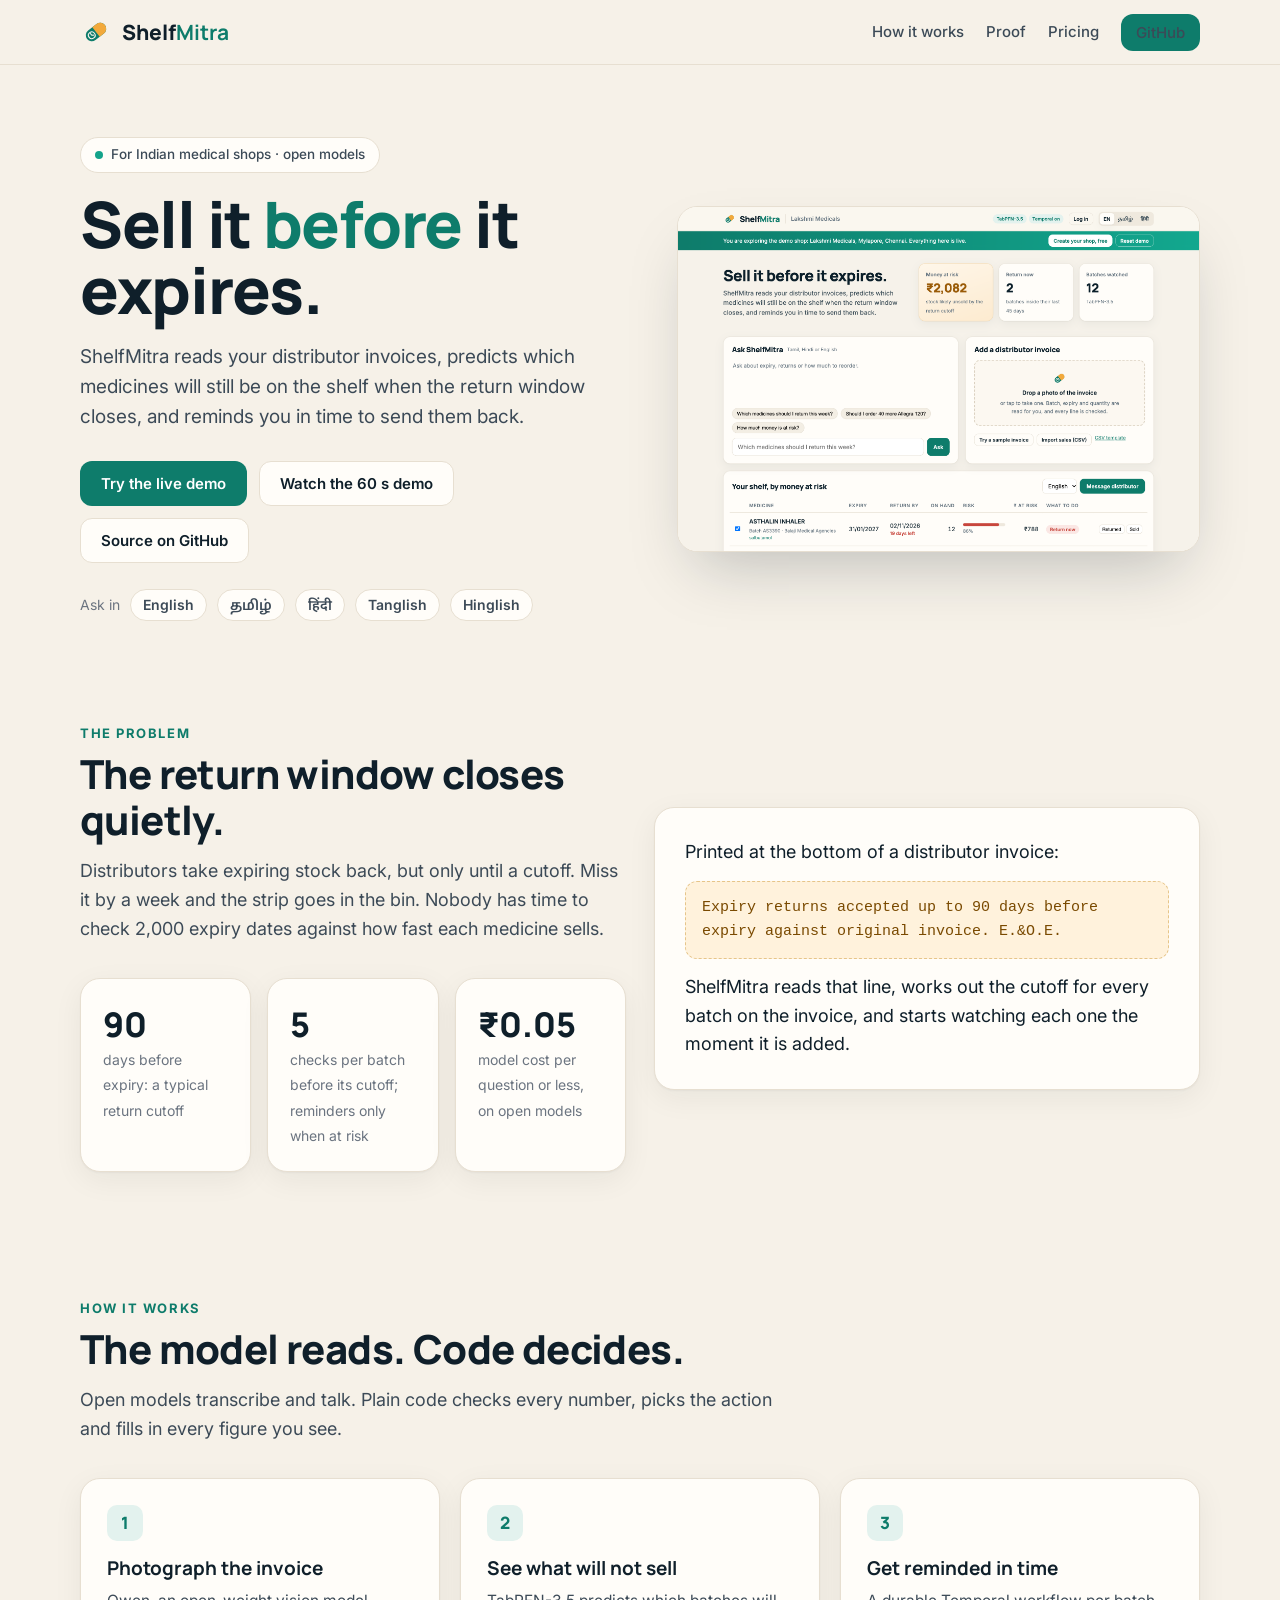
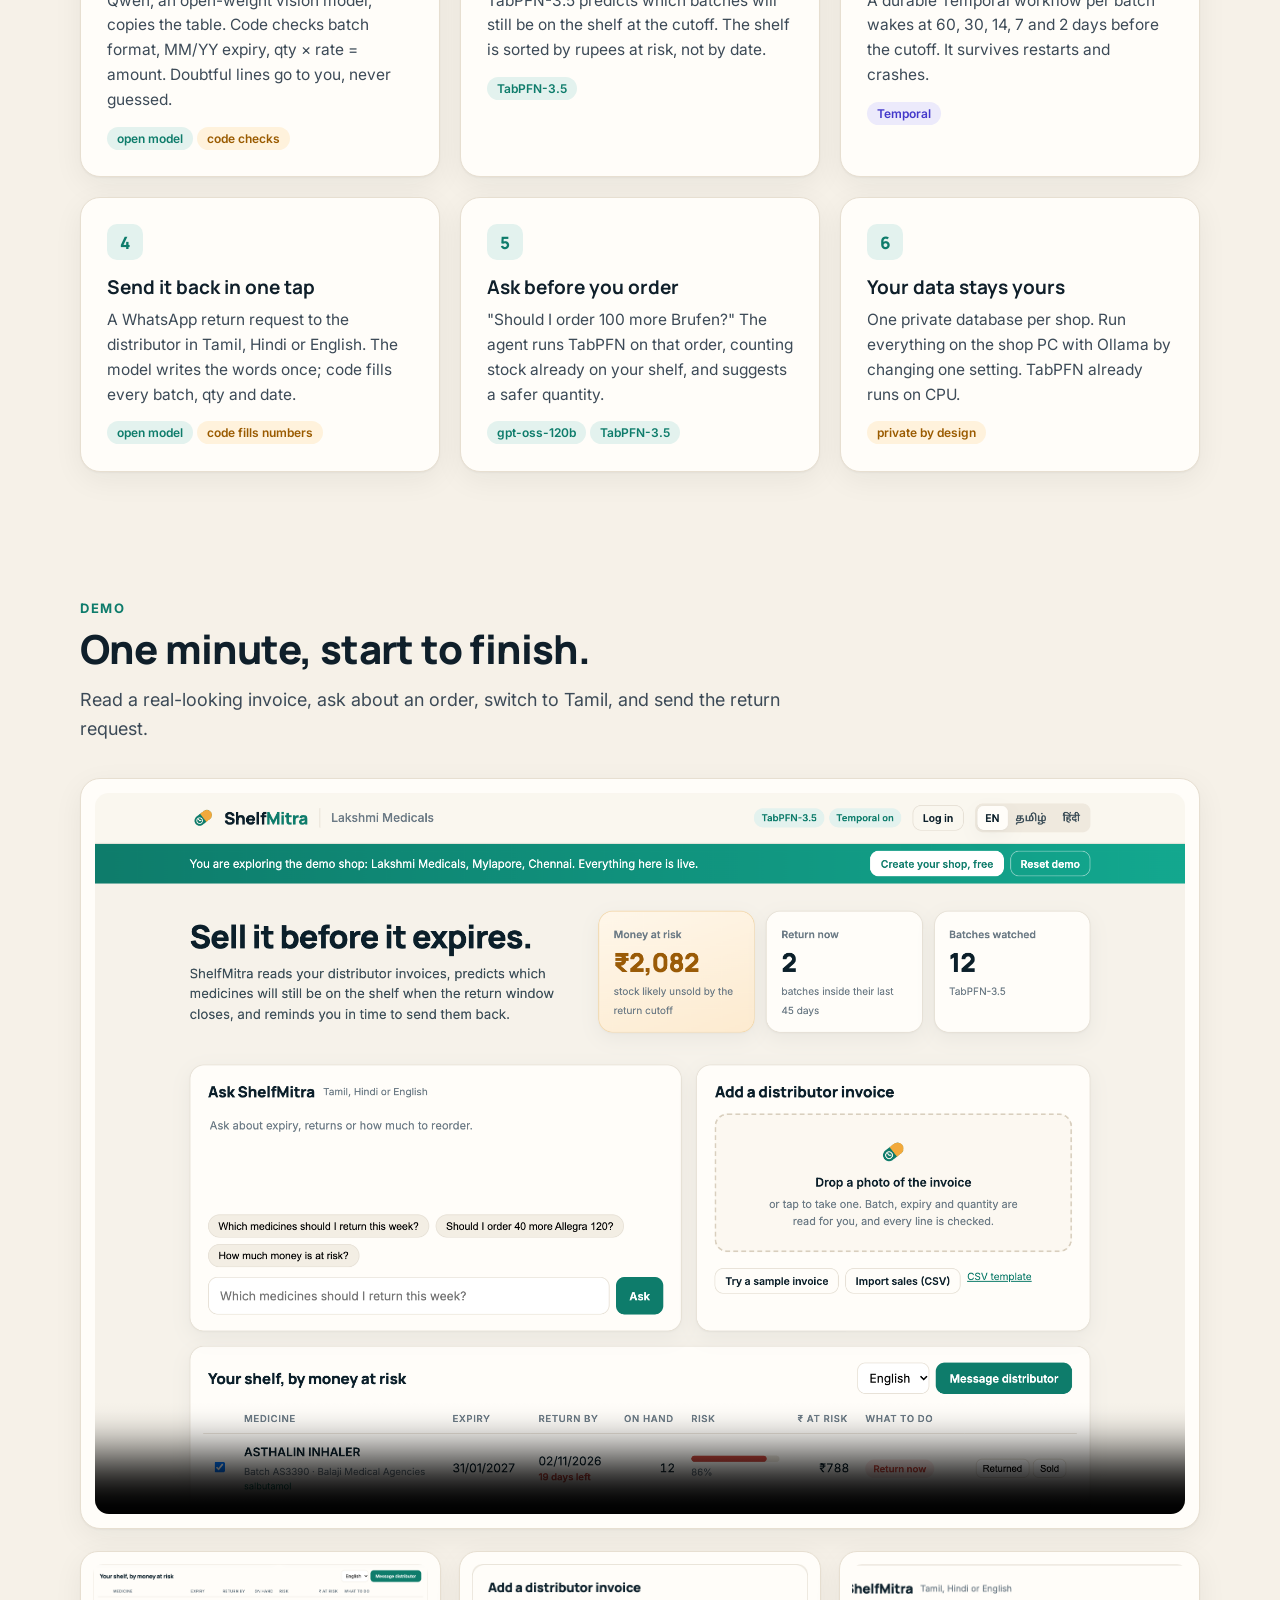
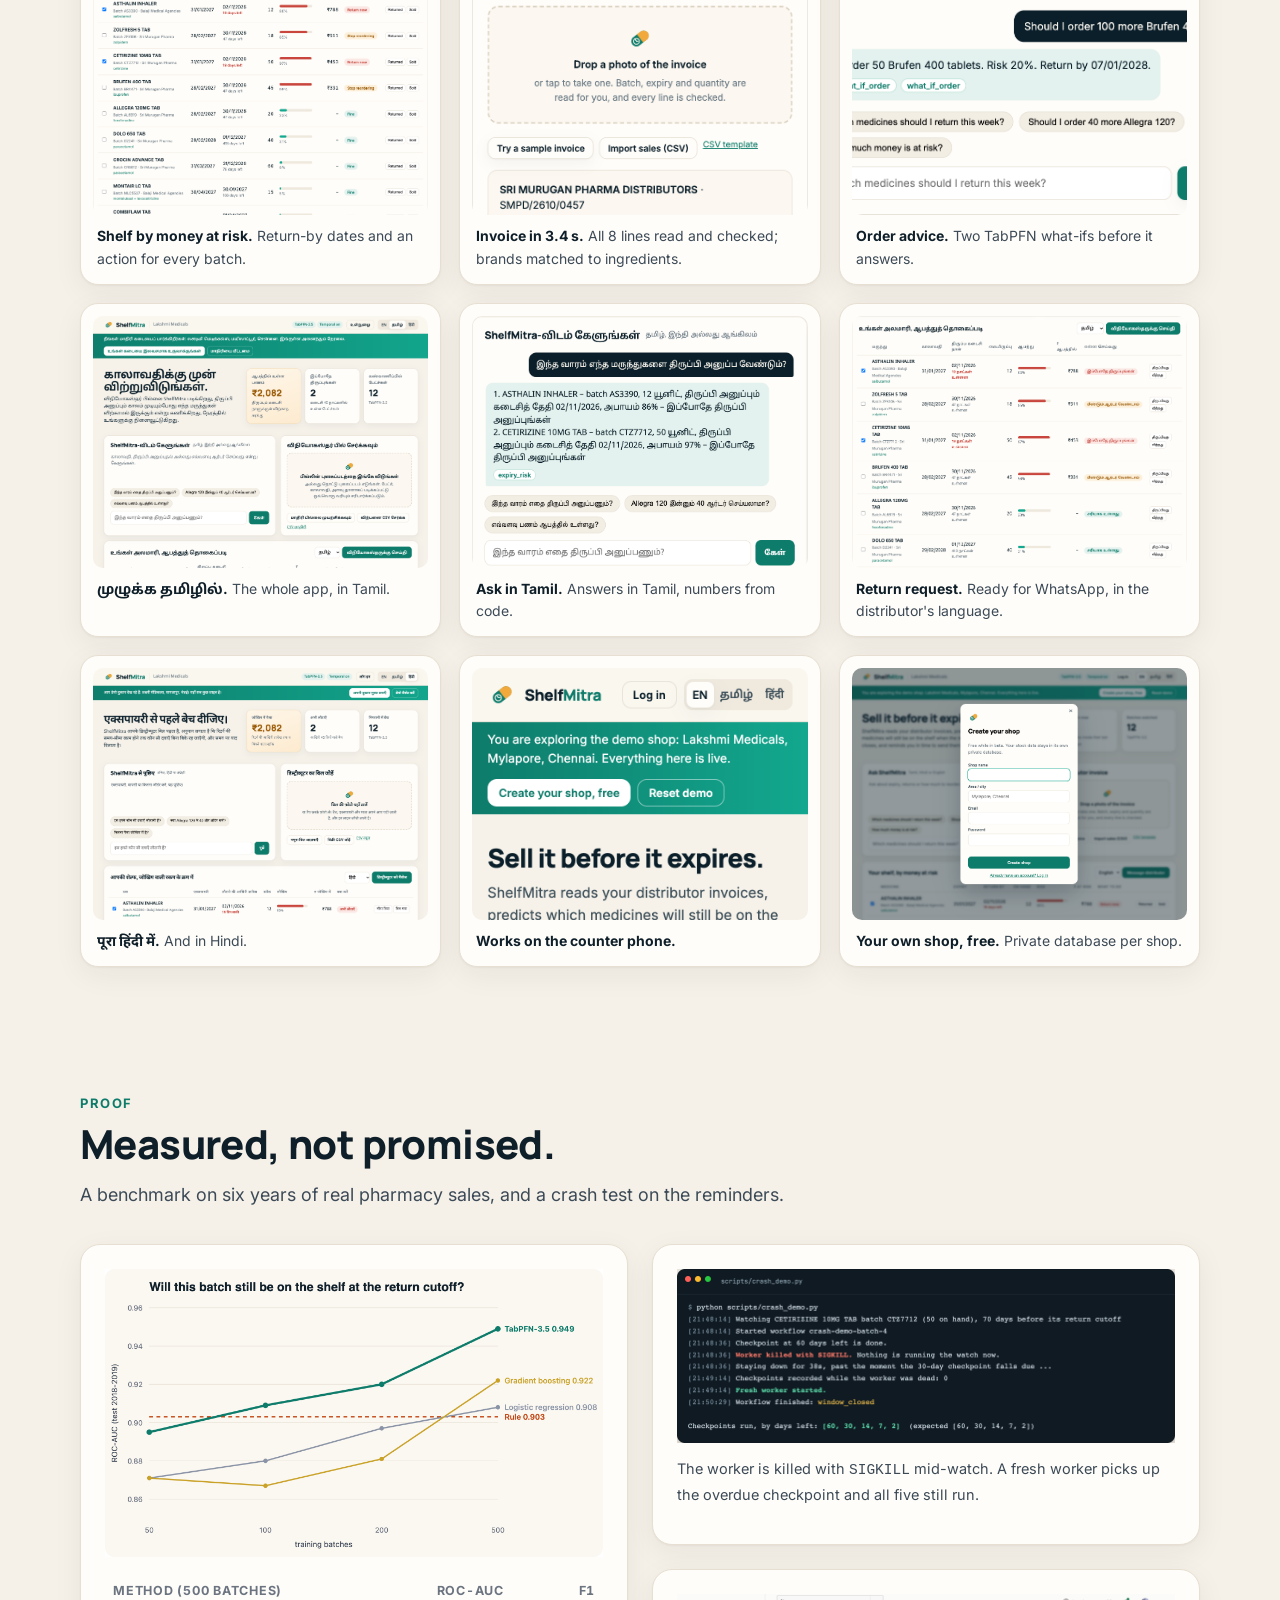
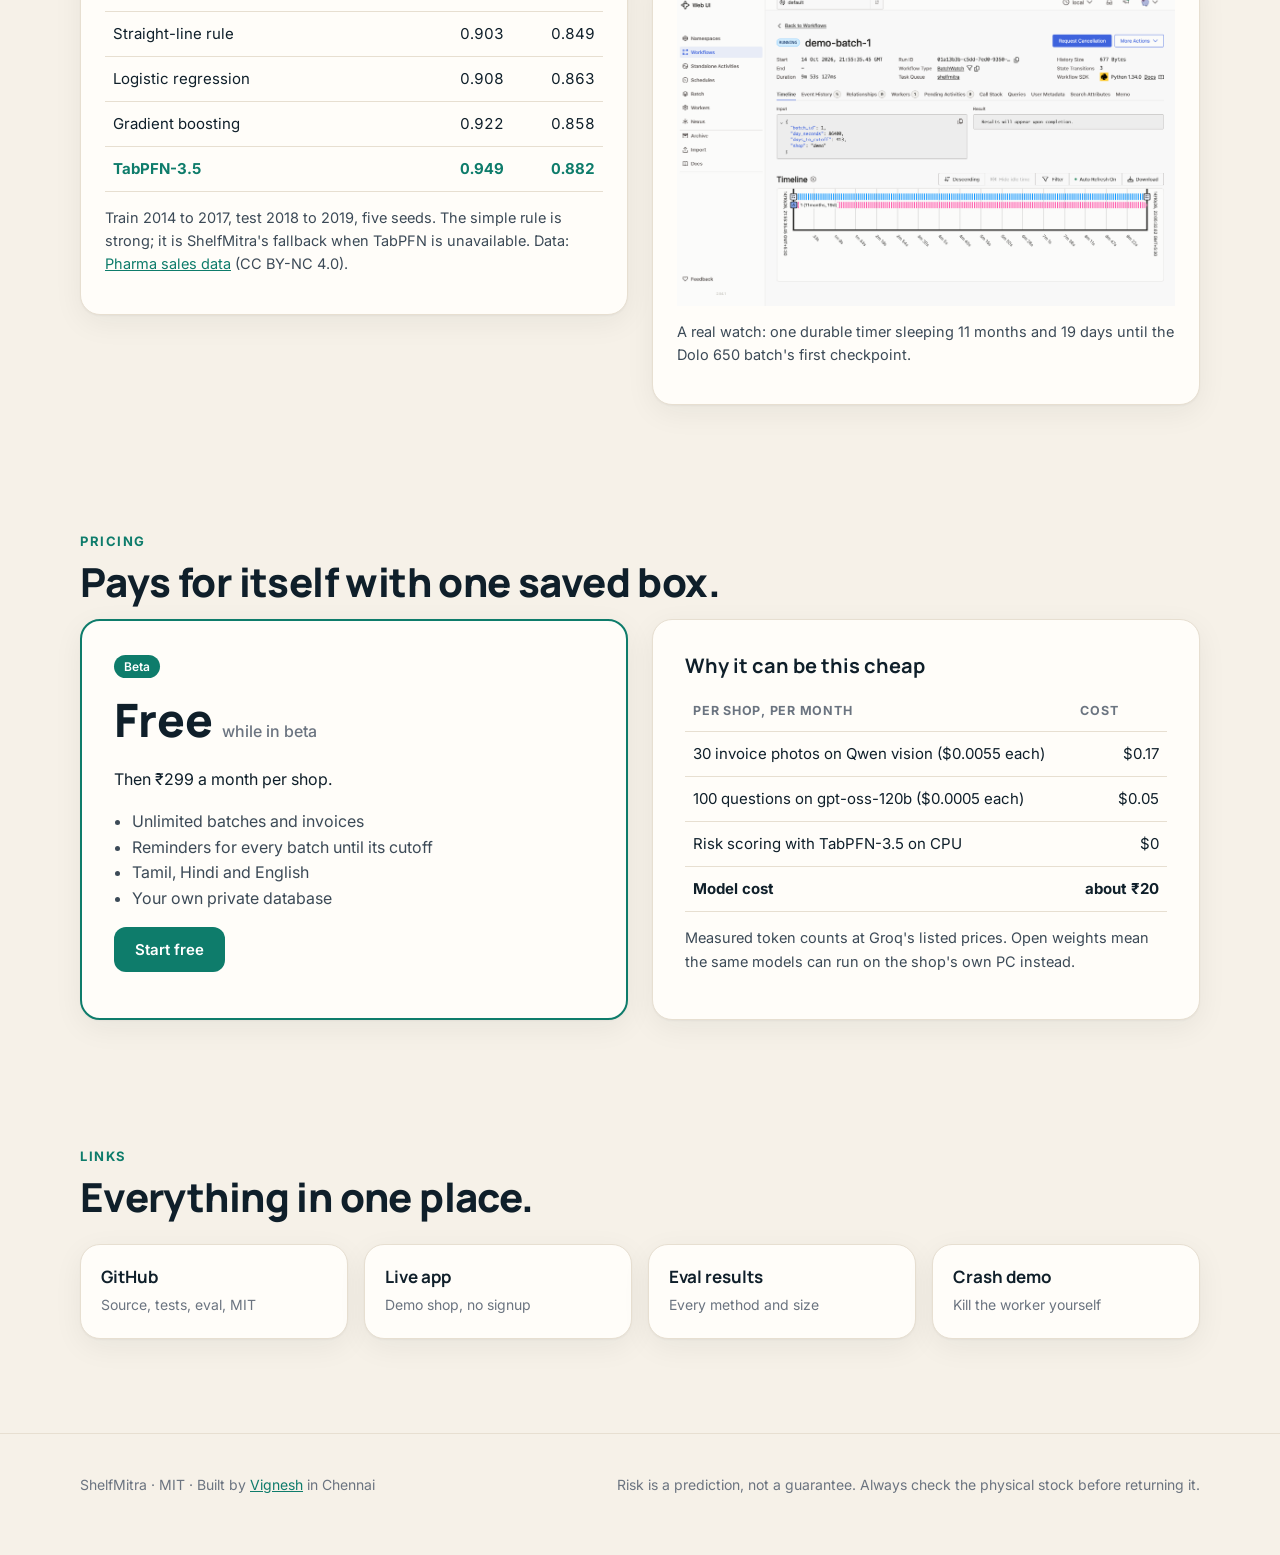
==== docs/index.html @ 44241dd5 "Landing page, demo video, eval chart, architecture and Temporal screenshots" ====
<!doctype html>
<html lang="en">
<head>
<meta charset="utf-8">
<meta name="viewport" content="width=device-width, initial-scale=1">
<title>ShelfMitra · Sell it before it expires</title>
<meta name="description" content="ShelfMitra catches medicines that will expire unsold while the distributor will still take them back. For Indian medical shops, in Tamil, Hindi and English. Open-weight models, TabPFN-3.5 and Temporal.">
<meta property="og:title" content="ShelfMitra · Sell it before it expires">
<meta property="og:description" content="Expiry rescue for Indian medical shops, in Tamil, Hindi and English.">
<meta property="og:image" content="https://vignesh2027.github.io/shelfmitra/screens/01_dashboard.png">
<meta name="twitter:card" content="summary_large_image">
<link rel="icon" href="logo.svg" type="image/svg+xml">
<link rel="preconnect" href="https://fonts.googleapis.com">
<link href="https://fonts.googleapis.com/css2?family=Manrope:wght@600;700;800&family=Inter:wght@400;500;600&family=Noto+Sans+Tamil:wght@500;600&family=Noto+Sans+Devanagari:wght@500;600&display=swap" rel="stylesheet">
<style>
:root{--bg:#F6F1E8;--card:#FFFDF9;--ink:#0F1F2A;--ink2:#3C4A57;--muted:#6B7480;--line:#E7DFD1;--teal:#0E7C6B;--teal2:#14A38B;--gold:#E9A23B;--goldbg:#FFF2DC;--red:#C2410C;--shadow:0 1px 2px rgba(15,31,42,.04),0 8px 30px rgba(15,31,42,.06)}
*{box-sizing:border-box}html{scroll-behavior:smooth}
body{margin:0;background:var(--bg);color:var(--ink);font:16px/1.6 Inter,"Noto Sans Tamil","Noto Sans Devanagari",system-ui,sans-serif;-webkit-font-smoothing:antialiased}
a{color:var(--teal)}img,video{max-width:100%;display:block}
.wrap{max-width:1160px;margin:0 auto;padding:0 20px}
nav{position:sticky;top:0;z-index:5;background:rgba(246,241,232,.85);backdrop-filter:blur(10px);border-bottom:1px solid var(--line)}
.nav{display:flex;align-items:center;gap:18px;height:64px}
.brand{display:flex;align-items:center;gap:10px;font:800 21px Manrope;color:var(--ink);text-decoration:none}.brand b{color:var(--teal)}
.nav .links{margin-left:auto;display:flex;gap:22px;align-items:center}
.nav .links a{color:var(--ink2);text-decoration:none;font-weight:500;font-size:15px}
.btn{display:inline-flex;align-items:center;gap:8px;padding:12px 20px;border-radius:12px;font:600 15px Inter;text-decoration:none;border:1.5px solid transparent;transition:transform .15s,box-shadow .15s;white-space:nowrap}
.btn:hover{transform:translateY(-1px);box-shadow:var(--shadow)}
.btn.p{background:var(--teal);color:#fff}.btn.g{background:var(--card);color:var(--ink);border-color:var(--line)}
.btn.sm{padding:8px 14px;font-size:14px}
header.hero{padding:72px 0 40px}
.hero-grid{display:grid;grid-template-columns:1.05fr 1fr;gap:48px;align-items:center}
.eyebrow{display:inline-flex;gap:8px;align-items:center;background:var(--card);border:1px solid var(--line);border-radius:99px;padding:6px 14px;font-size:13.5px;color:var(--ink2);font-weight:500}
.eyebrow i{width:8px;height:8px;border-radius:50%;background:var(--teal2)}
h1{font:800 clamp(40px,5.6vw,64px)/1.04 Manrope;letter-spacing:-.02em;margin:18px 0 18px}
h1 em{font-style:normal;color:var(--teal)}
.lede{font-size:19px;color:var(--ink2);max-width:540px;margin:0 0 28px}
.ctas{display:flex;gap:12px;flex-wrap:wrap}
.langs{margin-top:26px;display:flex;gap:10px;flex-wrap:wrap;color:var(--muted);font-size:14px;align-items:center}
.langs span{background:var(--card);border:1px solid var(--line);padding:4px 12px;border-radius:99px;color:var(--ink2);font-weight:600}
.hero-shot{border-radius:20px;overflow:hidden;box-shadow:0 30px 60px -20px rgba(15,31,42,.25);border:1px solid var(--line);background:var(--card)}
section{padding:64px 0}
h2{font:800 clamp(28px,3.4vw,40px)/1.15 Manrope;letter-spacing:-.015em;margin:0 0 14px}
.kicker{font:700 13px Inter;letter-spacing:.12em;text-transform:uppercase;color:var(--teal);margin-bottom:10px}
.sub{color:var(--ink2);font-size:18px;max-width:720px;margin:0 0 34px}
.card{background:var(--card);border:1px solid var(--line);border-radius:20px;box-shadow:var(--shadow)}
.problem{display:grid;grid-template-columns:1fr 1fr;gap:28px;align-items:center}
.quote{padding:30px;font-size:18px}
.quote .inv{font-family:ui-monospace,Menlo,monospace;background:var(--goldbg);border:1px dashed #E6C58A;padding:14px 16px;border-radius:12px;font-size:15px;color:#7A4A00;margin:14px 0}
.stat{display:grid;grid-template-columns:repeat(3,1fr);gap:16px}
.stat div{padding:22px}.stat b{display:block;font:800 34px Manrope;color:var(--ink)}.stat small{color:var(--muted);font-size:14px}
.steps{display:grid;grid-template-columns:repeat(3,1fr);gap:20px}
.step{padding:26px}.step .n{width:36px;height:36px;border-radius:10px;background:#E3F2EE;color:var(--teal);font:800 17px Manrope;display:grid;place-items:center;margin-bottom:14px}
.step h3{font:700 19px Manrope;margin:0 0 8px}.step p{margin:0;color:var(--ink2);font-size:15.5px}
.step .tag{display:inline-block;margin-top:14px;font:600 12px Inter;padding:4px 10px;border-radius:99px;background:#E3F2EE;color:var(--teal)}
.step .tag.c{background:var(--goldbg);color:#9A5B00}.step .tag.t{background:#ECEAFB;color:#4338CA}
.video{padding:14px}.video video{border-radius:14px;width:100%}
.gallery{display:grid;grid-template-columns:repeat(3,1fr);gap:18px}
.gallery figure{margin:0;padding:12px;background:var(--card);border:1px solid var(--line);border-radius:18px;box-shadow:var(--shadow)}
.gallery img{border-radius:10px;aspect-ratio:4/3;object-fit:cover;object-position:top;width:100%;cursor:zoom-in}
.gallery figcaption{font-size:14px;color:var(--ink2);padding:10px 4px 2px}
.gallery figcaption b{color:var(--ink)}
.two{display:grid;grid-template-columns:1fr 1fr;gap:24px;align-items:start}
.pad{padding:24px}
table{width:100%;border-collapse:collapse;font-size:15px}
th,td{text-align:left;padding:10px 8px;border-bottom:1px solid var(--line)}th{font-size:12.5px;letter-spacing:.06em;text-transform:uppercase;color:var(--muted)}
td.n,th.n{text-align:right;font-variant-numeric:tabular-nums}tr.hl td{font-weight:700;color:var(--teal)}
.note{font-size:14.5px;color:var(--ink2);margin-top:14px}
.price{display:grid;grid-template-columns:1fr 1fr;gap:24px}
.plan{padding:32px}.plan .amt{font:800 46px Manrope}.plan .amt small{font:500 16px Inter;color:var(--muted)}
.plan ul{padding-left:18px;color:var(--ink2)}.plan.feat{border:2px solid var(--teal)}
.badge{display:inline-block;background:var(--teal);color:#fff;font:600 12px Inter;padding:4px 10px;border-radius:99px;margin-bottom:10px}
.econ td:last-child{text-align:right}
.links{display:grid;grid-template-columns:repeat(4,1fr);gap:16px}
.lk{padding:20px;text-decoration:none;color:var(--ink);display:block;transition:transform .15s}.lk:hover{transform:translateY(-2px)}
.lk b{display:block;font:700 17px Manrope;margin-bottom:4px}.lk span{color:var(--muted);font-size:14px}
footer{padding:40px 0 60px;color:var(--muted);font-size:14px;border-top:1px solid var(--line);margin-top:30px}
footer .wrap{display:flex;justify-content:space-between;gap:20px;flex-wrap:wrap}
dialog{border:0;padding:0;background:transparent;max-width:min(1400px,96vw)}dialog::backdrop{background:rgba(15,31,42,.7)}
dialog img{border-radius:12px;max-height:92vh;width:auto}
@media (max-width:900px){
 .hero-grid,.problem,.two,.price{grid-template-columns:1fr}
 .steps,.gallery{grid-template-columns:1fr 1fr}.links{grid-template-columns:1fr 1fr}
 .nav .links a:not(.btn){display:none}
 header.hero{padding:40px 0 20px}
}
@media (max-width:560px){.steps,.gallery,.links,.stat{grid-template-columns:1fr}section{padding:44px 0}}
</style>
</head>
<body>
<nav><div class="wrap nav">
  <a class="brand" href="#"><img src="logo.svg" width="32" height="32" alt=""><span>Shelf<b>Mitra</b></span></a>
  <div class="links">
    <a href="#how">How it works</a><a href="#proof">Proof</a><a href="#pricing">Pricing</a>
    <a class="btn p sm" href="https://github.com/vignesh2027/shelfmitra">GitHub</a>
  </div>
</div></nav>

<header class="hero"><div class="wrap hero-grid">
  <div>
    <span class="eyebrow"><i></i>For Indian medical shops · open models</span>
    <h1>Sell it <em>before</em> it expires.</h1>
    <p class="lede">ShelfMitra reads your distributor invoices, predicts which medicines will still be on the shelf when the return window closes, and reminds you in time to send them back.</p>
    <div class="ctas">
      <a class="btn p" id="live" href="https://github.com/vignesh2027/shelfmitra#run-it">Try the live demo</a>
      <a class="btn g" href="#demo">Watch the 60 s demo</a>
      <a class="btn g" href="https://github.com/vignesh2027/shelfmitra">Source on GitHub</a>
    </div>
    <div class="langs">Ask in <span>English</span><span>தமிழ்</span><span>हिंदी</span><span>Tanglish</span><span>Hinglish</span></div>
  </div>
  <div class="hero-shot"><img src="screens/01_dashboard.png" alt="ShelfMitra dashboard showing ₹2,082 at risk across 12 batches"></div>
</div></header>

<section id="problem"><div class="wrap problem">
  <div>
    <div class="kicker">The problem</div>
    <h2>The return window closes quietly.</h2>
    <p class="sub">Distributors take expiring stock back, but only until a cutoff. Miss it by a week and the strip goes in the bin. Nobody has time to check 2,000 expiry dates against how fast each medicine sells.</p>
    <div class="stat">
      <div class="card"><b>90</b><small>days before expiry: a typical return cutoff</small></div>
      <div class="card"><b>5</b><small>checks per batch before its cutoff; reminders only when at risk</small></div>
      <div class="card"><b>₹0.05</b><small>model cost per question or less, on open models</small></div>
    </div>
  </div>
  <div class="card quote">
    Printed at the bottom of a distributor invoice:
    <div class="inv">Expiry returns accepted up to 90 days before expiry against original invoice. E.&amp;O.E.</div>
    ShelfMitra reads that line, works out the cutoff for every batch on the invoice, and starts watching each one the moment it is added.
  </div>
</div></section>

<section id="how"><div class="wrap">
  <div class="kicker">How it works</div>
  <h2>The model reads. Code decides.</h2>
  <p class="sub">Open models transcribe and talk. Plain code checks every number, picks the action and fills in every figure you see.</p>
  <div class="steps">
    <div class="card step"><div class="n">1</div><h3>Photograph the invoice</h3><p>Qwen, an open-weight vision model, copies the table. Code checks batch format, MM/YY expiry, qty × rate = amount. Doubtful lines go to you, never guessed.</p><span class="tag">open model</span> <span class="tag c">code checks</span></div>
    <div class="card step"><div class="n">2</div><h3>See what will not sell</h3><p>TabPFN-3.5 predicts which batches will still be on the shelf at the cutoff. The shelf is sorted by rupees at risk, not by date.</p><span class="tag">TabPFN-3.5</span></div>
    <div class="card step"><div class="n">3</div><h3>Get reminded in time</h3><p>A durable Temporal workflow per batch wakes at 60, 30, 14, 7 and 2 days before the cutoff. It survives restarts and crashes.</p><span class="tag t">Temporal</span></div>
    <div class="card step"><div class="n">4</div><h3>Send it back in one tap</h3><p>A WhatsApp return request to the distributor in Tamil, Hindi or English. The model writes the words once; code fills every batch, qty and date.</p><span class="tag">open model</span> <span class="tag c">code fills numbers</span></div>
    <div class="card step"><div class="n">5</div><h3>Ask before you order</h3><p>"Should I order 100 more Brufen?" The agent runs TabPFN on that order, counting stock already on your shelf, and suggests a safer quantity.</p><span class="tag">gpt-oss-120b</span> <span class="tag">TabPFN-3.5</span></div>
    <div class="card step"><div class="n">6</div><h3>Your data stays yours</h3><p>One private database per shop. Run everything on the shop PC with Ollama by changing one setting. TabPFN already runs on CPU.</p><span class="tag c">private by design</span></div>
  </div>
</div></section>

<section id="demo"><div class="wrap">
  <div class="kicker">Demo</div>
  <h2>One minute, start to finish.</h2>
  <p class="sub">Read a real-looking invoice, ask about an order, switch to Tamil, and send the return request.</p>
  <div class="card video"><video src="media/shelfmitra-demo.mp4" controls muted playsinline preload="metadata" poster="screens/01_dashboard.png"></video></div>
  <div class="gallery" style="margin-top:22px">
    <figure><img src="screens/03_shelf.png" alt="Shelf sorted by money at risk" loading="lazy"><figcaption><b>Shelf by money at risk.</b> Return-by dates and an action for every batch.</figcaption></figure>
    <figure><img src="screens/09_invoice_read.png" alt="Invoice read and checked" loading="lazy"><figcaption><b>Invoice in 3.4 s.</b> All 8 lines read and checked; brands matched to ingredients.</figcaption></figure>
    <figure><img src="screens/07_ask_order.png" alt="Order advice" loading="lazy"><figcaption><b>Order advice.</b> Two TabPFN what-ifs before it answers.</figcaption></figure>
    <figure><img src="screens/04_tamil.png" alt="Tamil interface" loading="lazy"><figcaption><b>முழுக்க தமிழில்.</b> The whole app, in Tamil.</figcaption></figure>
    <figure><img src="screens/06_ask_tamil.png" alt="Agent answering in Tamil" loading="lazy"><figcaption><b>Ask in Tamil.</b> Answers in Tamil, numbers from code.</figcaption></figure>
    <figure><img src="screens/10_message_tamil.png" alt="Return request in Tamil" loading="lazy"><figcaption><b>Return request.</b> Ready for WhatsApp, in the distributor's language.</figcaption></figure>
    <figure><img src="screens/05_hindi.png" alt="Hindi interface" loading="lazy"><figcaption><b>पूरा हिंदी में.</b> And in Hindi.</figcaption></figure>
    <figure><img src="screens/12_mobile.png" alt="Mobile" loading="lazy"><figcaption><b>Works on the counter phone.</b></figcaption></figure>
    <figure><img src="screens/11_signup.png" alt="Sign up" loading="lazy"><figcaption><b>Your own shop, free.</b> Private database per shop.</figcaption></figure>
  </div>
</div></section>

<section id="proof"><div class="wrap">
  <div class="kicker">Proof</div>
  <h2>Measured, not promised.</h2>
  <p class="sub">A benchmark on six years of real pharmacy sales, and a crash test on the reminders.</p>
  <div class="two">
    <div class="card pad">
      <img src="screens/15_eval_chart.png" alt="ROC-AUC by training size: TabPFN-3.5 reaches 0.949 at 500 batches; rule 0.903" loading="lazy">
      <table style="margin-top:14px">
        <tr><th>Method (500 batches)</th><th class="n">ROC-AUC</th><th class="n">F1</th></tr>
        <tr><td>Straight-line rule</td><td class="n">0.903</td><td class="n">0.849</td></tr>
        <tr><td>Logistic regression</td><td class="n">0.908</td><td class="n">0.863</td></tr>
        <tr><td>Gradient boosting</td><td class="n">0.922</td><td class="n">0.858</td></tr>
        <tr class="hl"><td>TabPFN-3.5</td><td class="n">0.949</td><td class="n">0.882</td></tr>
      </table>
      <p class="note">Train 2014 to 2017, test 2018 to 2019, five seeds. The simple rule is strong; it is ShelfMitra's fallback when TabPFN is unavailable. Data: <a href="https://www.kaggle.com/datasets/milanzdravkovic/pharma-sales-data">Pharma sales data</a> (CC BY-NC 4.0).</p>
    </div>
    <div>
      <div class="card pad"><img src="screens/17_crash_terminal.png" alt="Crash demo: worker killed with SIGKILL, all checkpoints still ran" loading="lazy">
      <p class="note">The worker is killed with <code>SIGKILL</code> mid-watch. A fresh worker picks up the overdue checkpoint and all five still run.</p></div>
      <div class="card pad" style="margin-top:24px"><img src="screens/18_temporal_ui_watch.png" alt="Temporal UI: a durable timer sleeping 11 months 19 days" loading="lazy">
      <p class="note">A real watch: one durable timer sleeping 11 months and 19 days until the Dolo 650 batch's first checkpoint.</p></div>
    </div>
  </div>
</div></section>

<section id="pricing"><div class="wrap">
  <div class="kicker">Pricing</div>
  <h2>Pays for itself with one saved box.</h2>
  <div class="price">
    <div class="card plan feat"><span class="badge">Beta</span><div class="amt">Free <small>while in beta</small></div><p>Then ₹299 a month per shop.</p>
      <ul><li>Unlimited batches and invoices</li><li>Reminders for every batch until its cutoff</li><li>Tamil, Hindi and English</li><li>Your own private database</li></ul>
      <a class="btn p" href="https://github.com/vignesh2027/shelfmitra#run-it">Start free</a></div>
    <div class="card plan"><h3 style="font:700 20px Manrope;margin:0 0 12px">Why it can be this cheap</h3>
      <table class="econ">
        <tr><th>Per shop, per month</th><th>Cost</th></tr>
        <tr><td>30 invoice photos on Qwen vision ($0.0055 each)</td><td>$0.17</td></tr>
        <tr><td>100 questions on gpt-oss-120b ($0.0005 each)</td><td>$0.05</td></tr>
        <tr><td>Risk scoring with TabPFN-3.5 on CPU</td><td>$0</td></tr>
        <tr><td><b>Model cost</b></td><td><b>about ₹20</b></td></tr>
      </table>
      <p class="note">Measured token counts at Groq's listed prices. Open weights mean the same models can run on the shop's own PC instead.</p></div>
  </div>
</div></section>

<section id="links"><div class="wrap">
  <div class="kicker">Links</div>
  <h2>Everything in one place.</h2>
  <div class="links" style="margin-top:24px">
    <a class="card lk" href="https://github.com/vignesh2027/shelfmitra"><b>GitHub</b><span>Source, tests, eval, MIT</span></a>
    <a class="card lk" id="live2" href="https://github.com/vignesh2027/shelfmitra#run-it"><b>Live app</b><span>Demo shop, no signup</span></a>
    <a class="card lk" href="https://github.com/vignesh2027/shelfmitra/blob/master/eval/results.md"><b>Eval results</b><span>Every method and size</span></a>
    <a class="card lk" href="https://github.com/vignesh2027/shelfmitra/blob/master/scripts/crash_demo.py"><b>Crash demo</b><span>Kill the worker yourself</span></a>
  </div>
</div></section>

<footer><div class="wrap">
  <span>ShelfMitra · MIT · Built by <a href="https://github.com/vignesh2027">Vignesh</a> in Chennai</span>
  <span>Risk is a prediction, not a guarantee. Always check the physical stock before returning it.</span>
</div></footer>

<dialog id="zoom"><img alt=""></dialog>
<script>
const z = document.getElementById("zoom");
document.querySelectorAll(".gallery img, .pad img").forEach((i) => i.addEventListener("click", () => { z.querySelector("img").src = i.src; z.showModal(); }));
z.addEventListener("click", () => z.close());
</script>
</body>
</html>
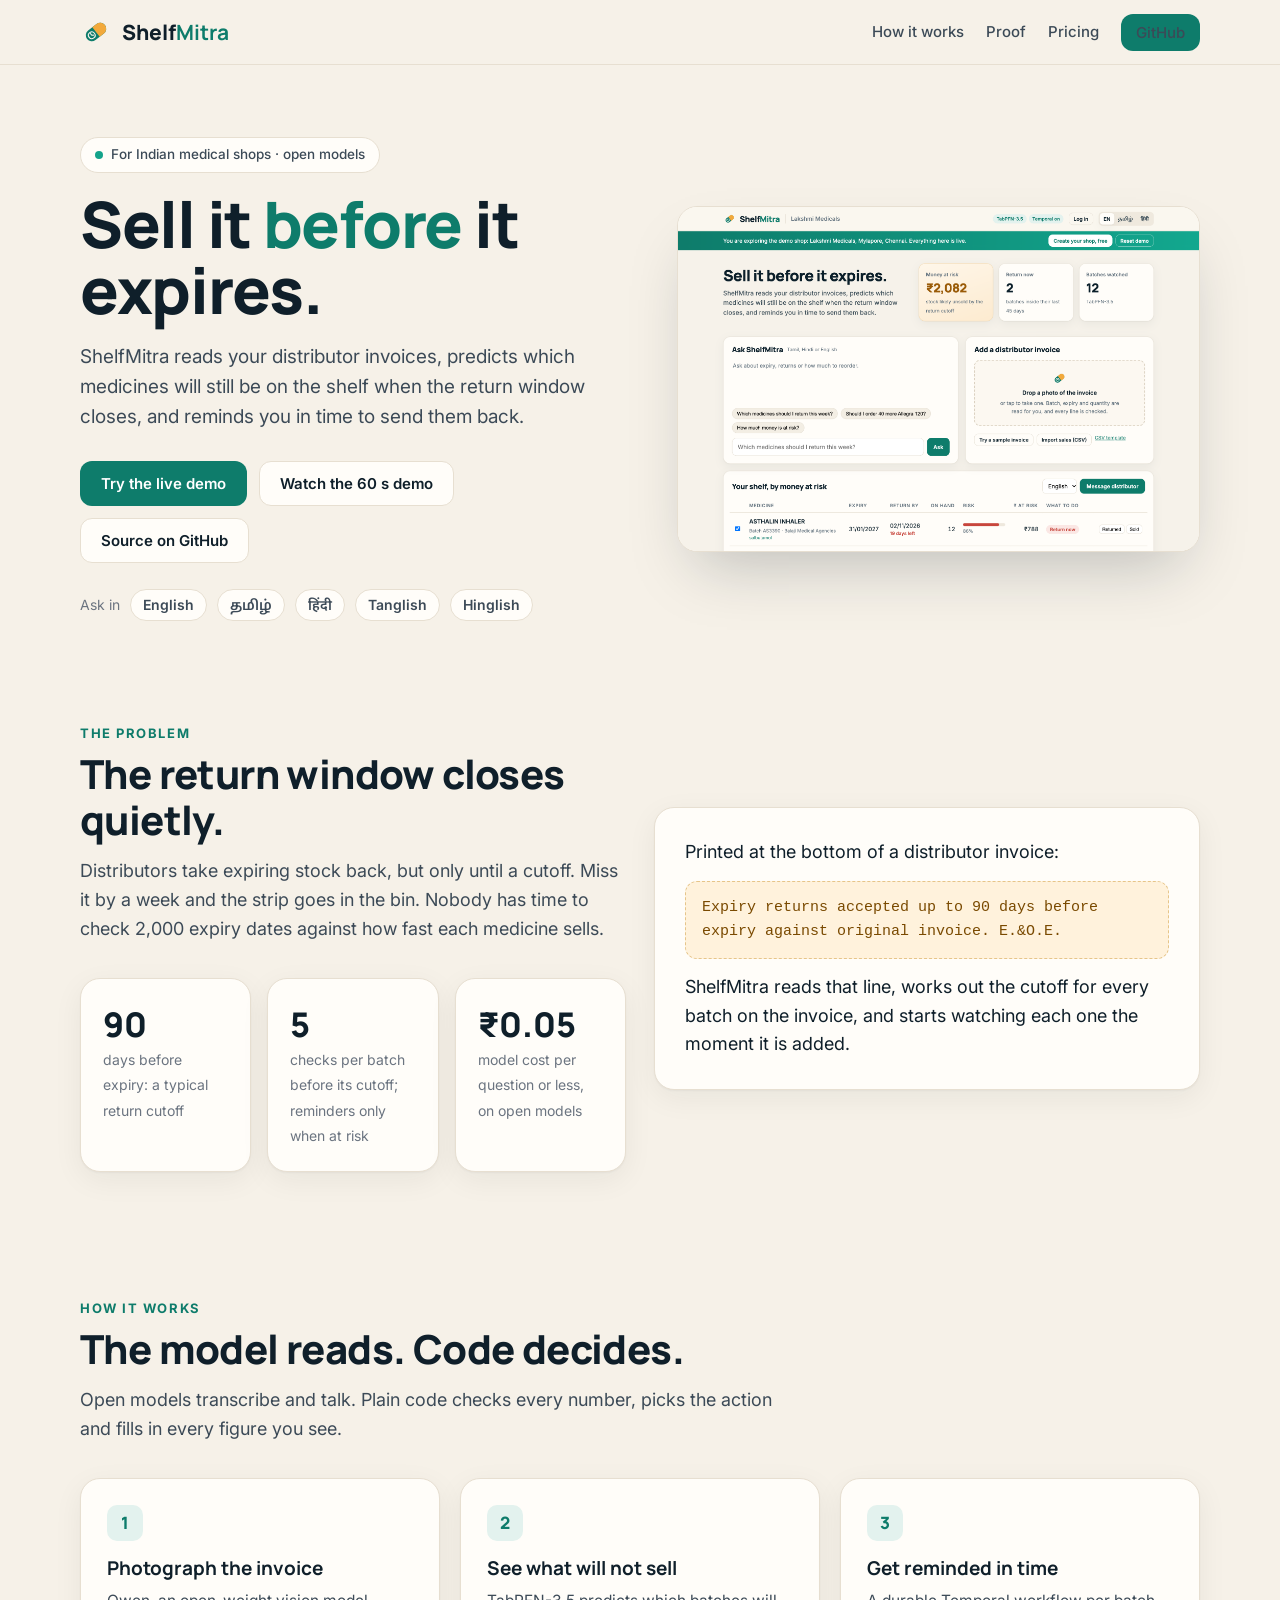
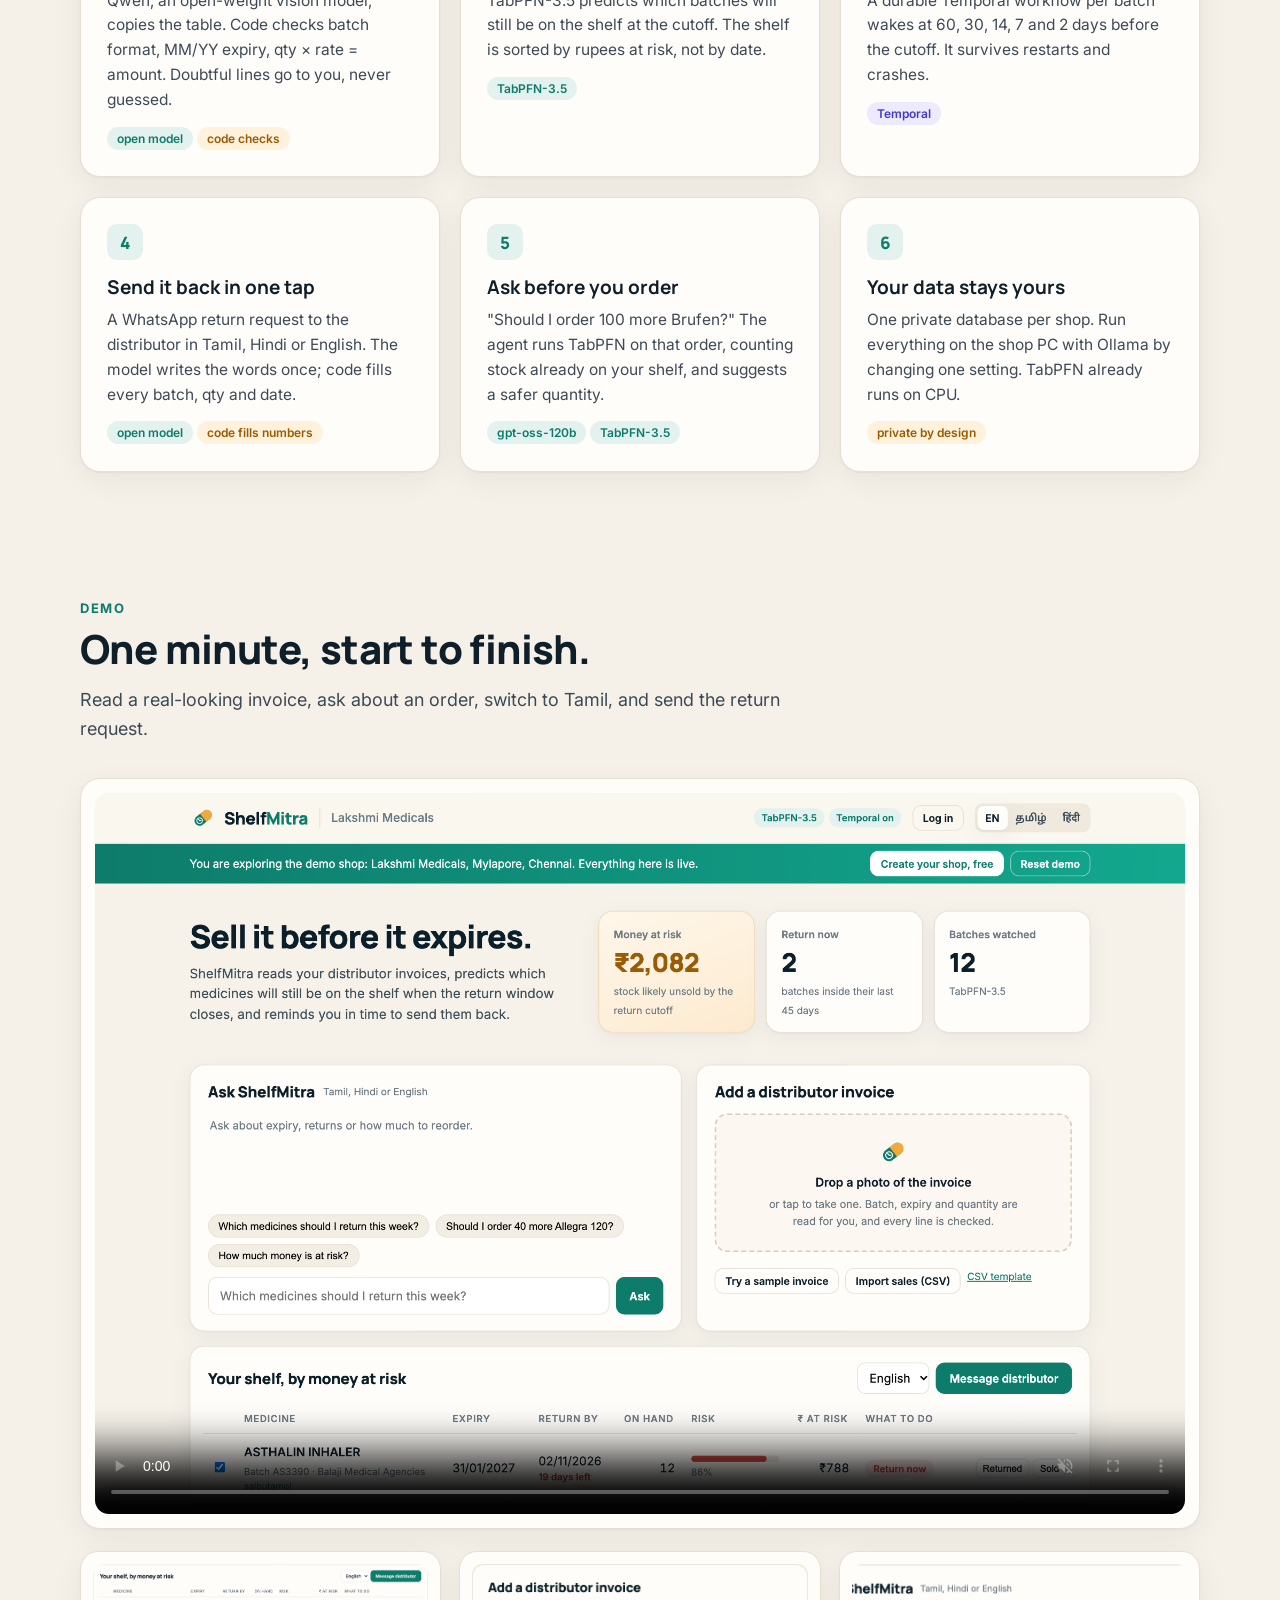
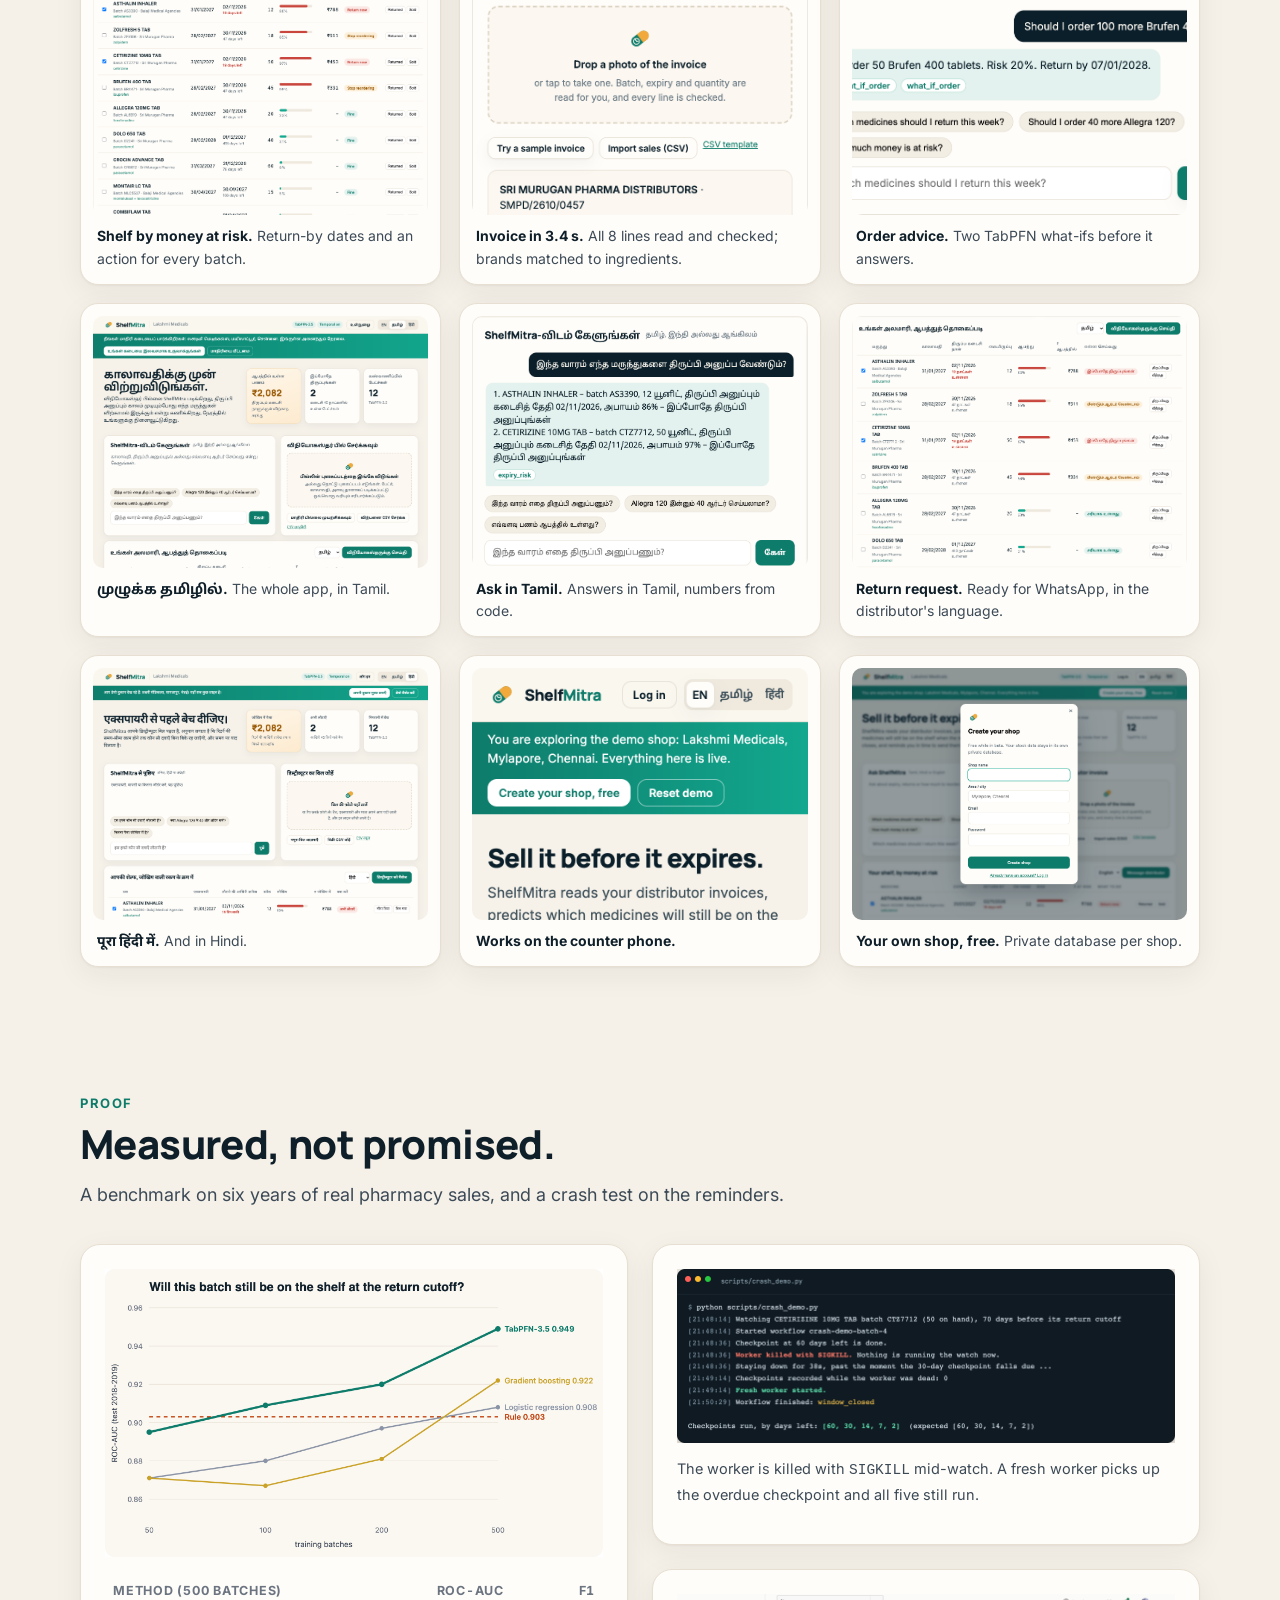
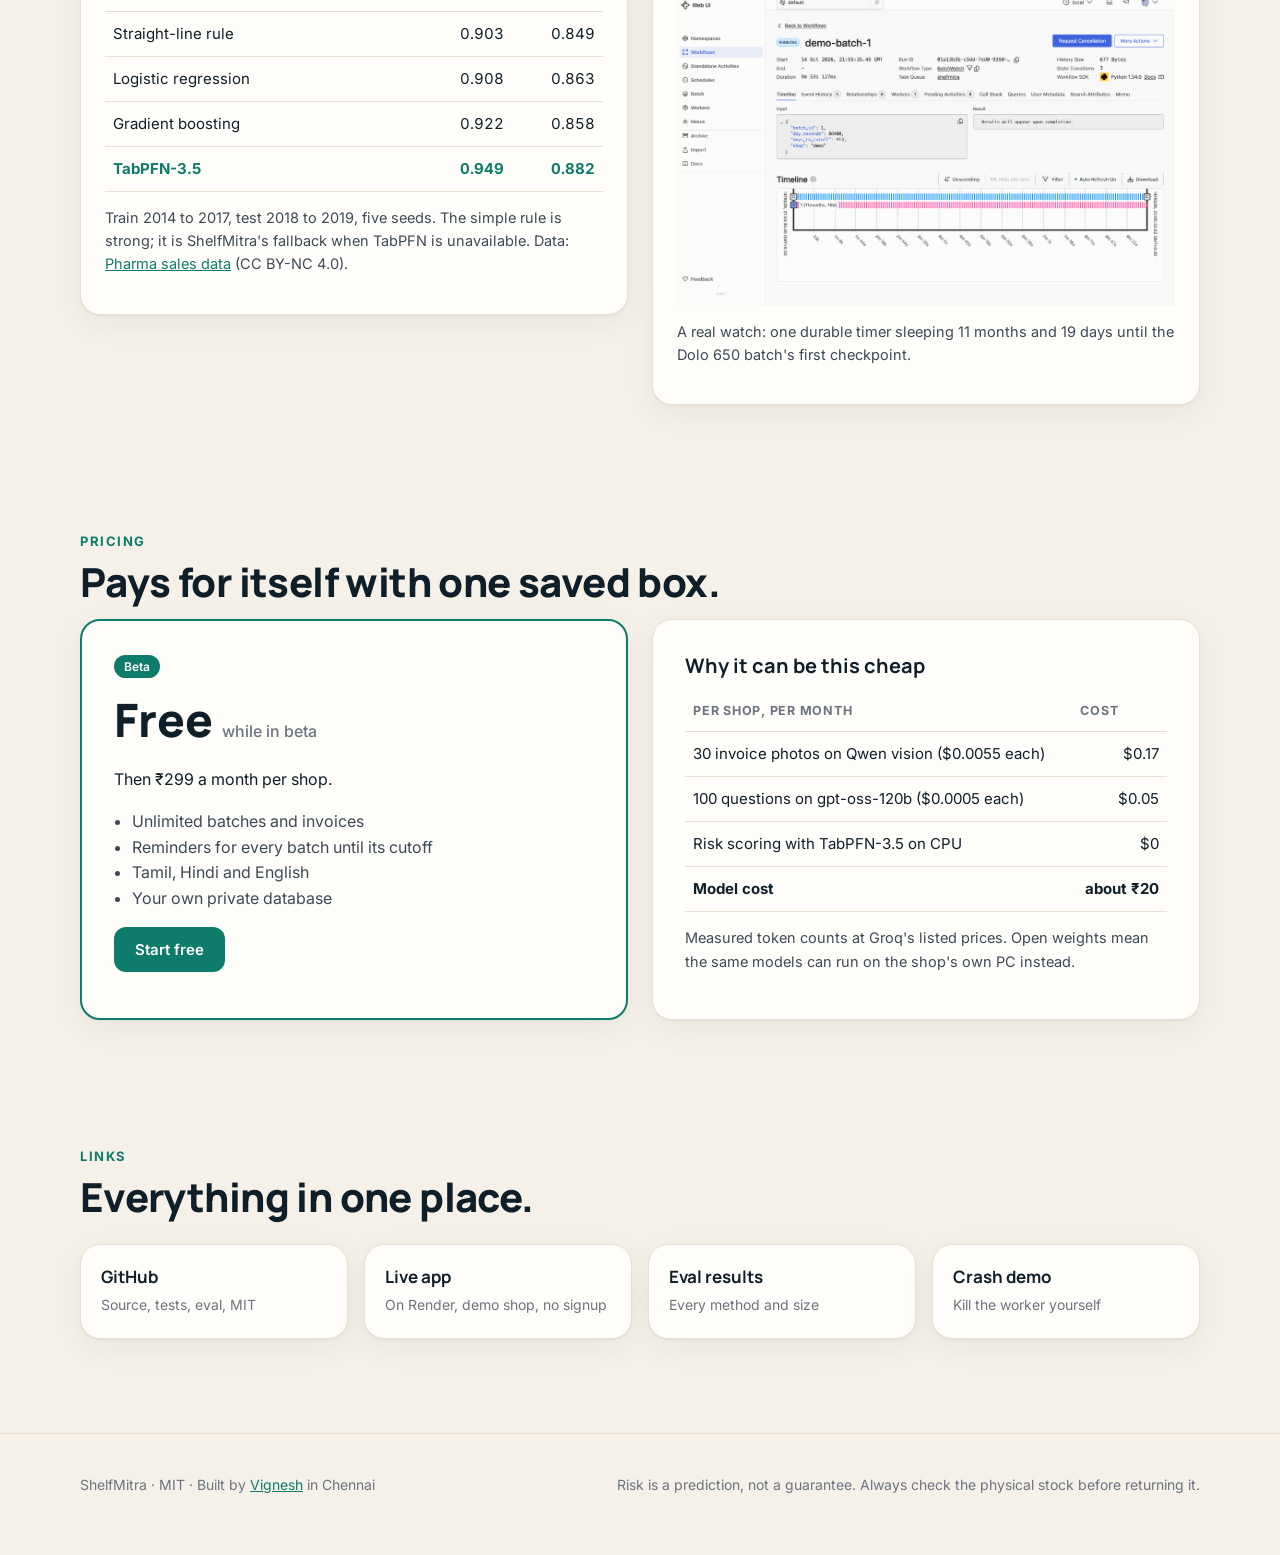
==== commit f02f62fd: "Live on Render: links, live screenshots, free-instance note" ====
--- a/docs/index.html
+++ b/docs/index.html
@@ -101,7 +101,7 @@
     <h1>Sell it <em>before</em> it expires.</h1>
     <p class="lede">ShelfMitra reads your distributor invoices, predicts which medicines will still be on the shelf when the return window closes, and reminds you in time to send them back.</p>
     <div class="ctas">
-      <a class="btn p" id="live" href="https://github.com/vignesh2027/shelfmitra#run-it">Try the live demo</a>
+      <a class="btn p" id="live" href="https://shelfmitra.onrender.com">Try the live demo</a>
       <a class="btn g" href="#demo">Watch the 60 s demo</a>
       <a class="btn g" href="https://github.com/vignesh2027/shelfmitra">Source on GitHub</a>
     </div>
@@ -191,7 +191,7 @@
   <div class="price">
     <div class="card plan feat"><span class="badge">Beta</span><div class="amt">Free <small>while in beta</small></div><p>Then ₹299 a month per shop.</p>
       <ul><li>Unlimited batches and invoices</li><li>Reminders for every batch until its cutoff</li><li>Tamil, Hindi and English</li><li>Your own private database</li></ul>
-      <a class="btn p" href="https://github.com/vignesh2027/shelfmitra#run-it">Start free</a></div>
+      <a class="btn p" href="https://shelfmitra.onrender.com">Start free</a></div>
     <div class="card plan"><h3 style="font:700 20px Manrope;margin:0 0 12px">Why it can be this cheap</h3>
       <table class="econ">
         <tr><th>Per shop, per month</th><th>Cost</th></tr>
@@ -209,7 +209,7 @@
   <h2>Everything in one place.</h2>
   <div class="links" style="margin-top:24px">
     <a class="card lk" href="https://github.com/vignesh2027/shelfmitra"><b>GitHub</b><span>Source, tests, eval, MIT</span></a>
-    <a class="card lk" id="live2" href="https://github.com/vignesh2027/shelfmitra#run-it"><b>Live app</b><span>Demo shop, no signup</span></a>
+    <a class="card lk" id="live2" href="https://shelfmitra.onrender.com"><b>Live app</b><span>On Render, demo shop, no signup</span></a>
     <a class="card lk" href="https://github.com/vignesh2027/shelfmitra/blob/master/eval/results.md"><b>Eval results</b><span>Every method and size</span></a>
     <a class="card lk" href="https://github.com/vignesh2027/shelfmitra/blob/master/scripts/crash_demo.py"><b>Crash demo</b><span>Kill the worker yourself</span></a>
   </div>
